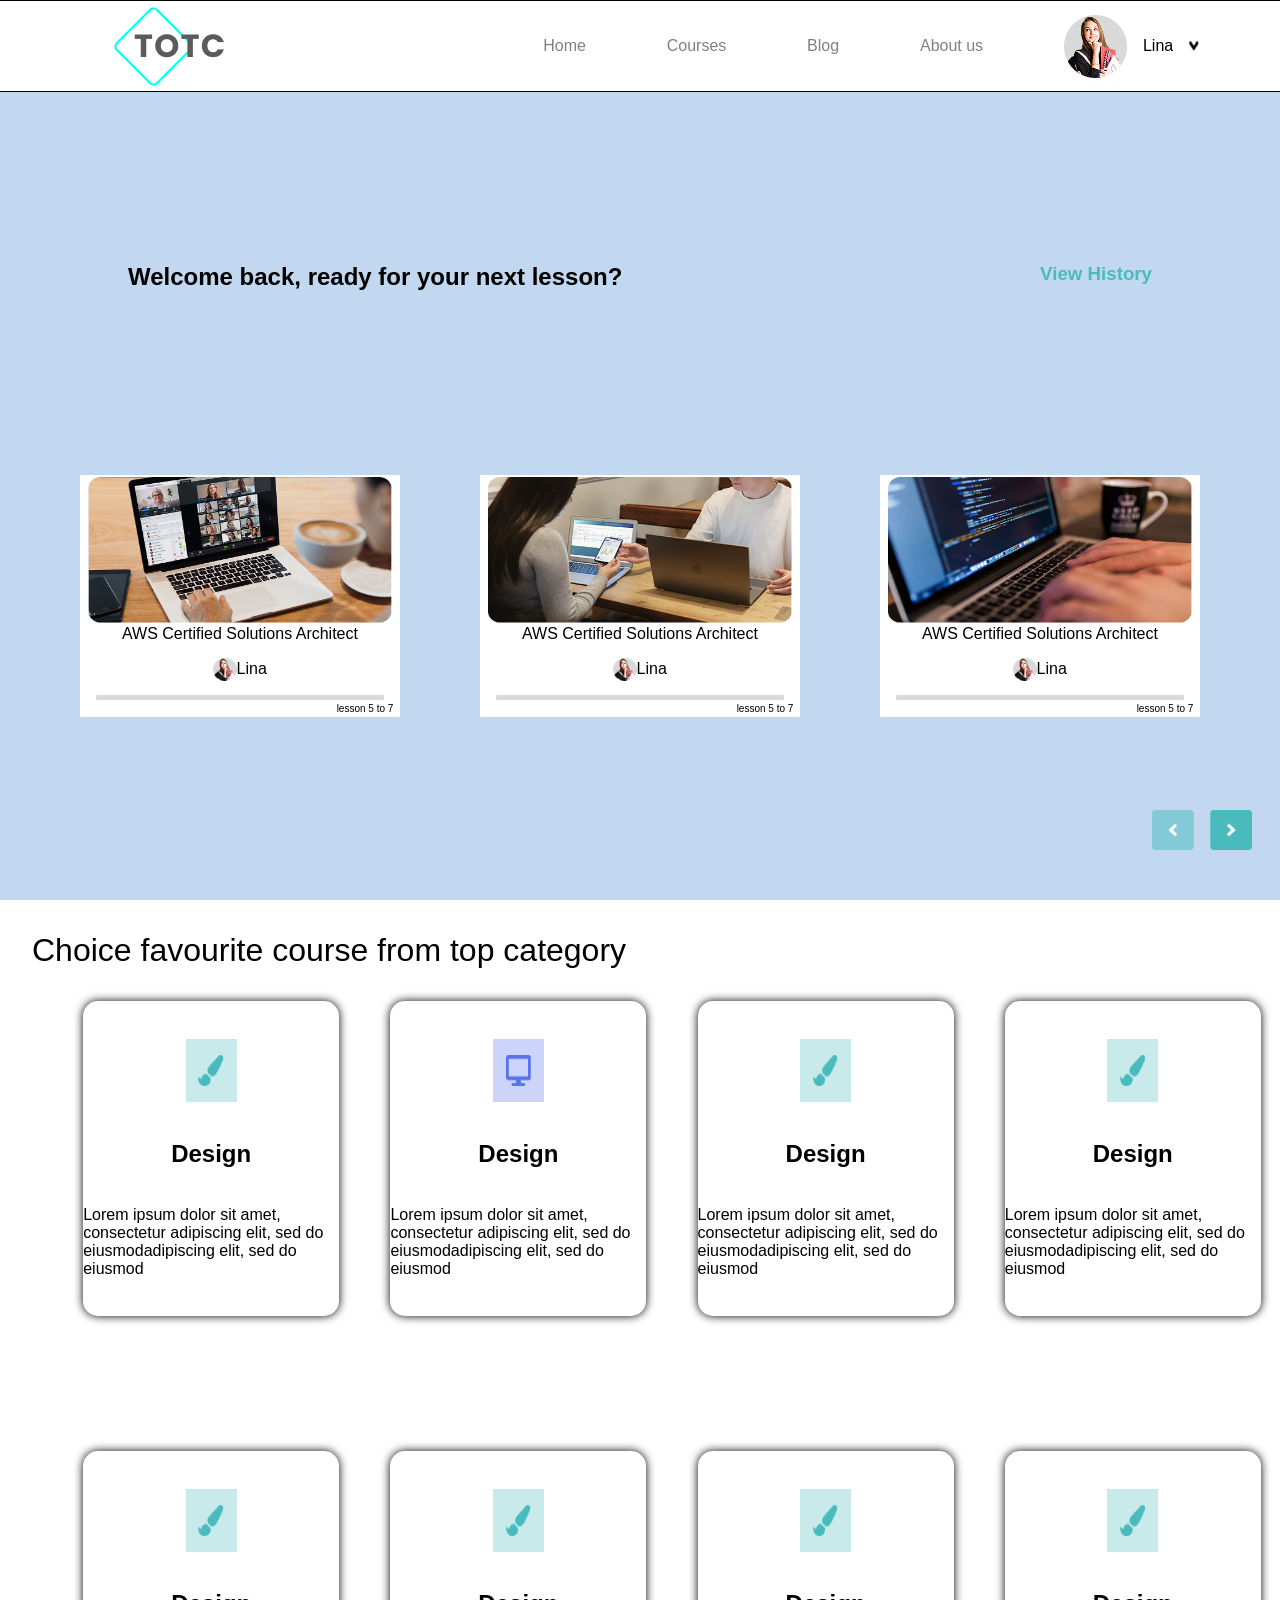
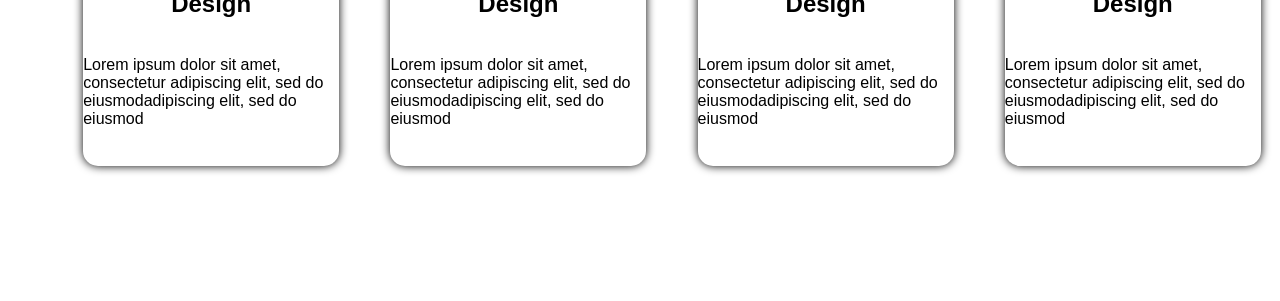
==== course.html @ 369a4fe0 "about web page added" ====
<html>
<link rel="stylesheet" href="course.css">

<body>
    <div class="page1">

        <div class="header">
            <div id="logo">
                <img src="/images/Group 235.png" alt="">
            </div>
            <div id="pages">
                <a href="index.html" target="_blank">Home</a>
                <a href="course.html" target="_blank">Courses</a> <a href="">Blog</a>
                <a href="">About us</a>
                <div class="profile">
                    <img src="/images/Group 234.png" alt="">
                    <p style="color: black; padding-left: 1em;">Lina</p>
                    <img style="height: 10px; width: 10px; padding-left: 1em;" src="/images/.png" alt="">
                </div>
            </div>
        </div>
        <div class="data">
            <h2>Welcome back, ready for your next lesson?</h2>
            <h3 style="color: rgba(73, 187, 189, 1);">View History</h3>
        </div>
        <div style="display: flex; justify-content: space-evenly; padding-top: 0%;">
            <div class="architect">
                <img style="width: 95%; height: 60%;" src="/images/Group 40.png" alt="">
                <p>AWS Certified Solutions Architect</p>
                <div style="display: flex; align-items: center; justify-content: start;">
                    <img style="height: 50%; width: 50%;" src="/images/Group 234.png" alt="">
                    <p>Lina</p>
                </div>
                <img style="width: 90%;" src="/images/Rectangle 94.png" alt="">
                <p style="font-size: x-small;padding-left: 25em;">lesson 5 to 7</p>
            </div>
            <div class="architect">
                <img style="width: 95%; height: 60%;" src="/images/Group 40 (1).png" alt="">
                <p>AWS Certified Solutions Architect</p>
                <div style="display: flex; align-items: center; justify-content: start;">
                    <img style="height: 50%; width: 50%;" src="/images/Group 234.png" alt="">
                    <p>Lina</p>
                </div>
                <img style="width: 90%;" src="/images/Rectangle 94.png" alt="">
                <p style="font-size: x-small;padding-left: 25em;">lesson 5 to 7</p>
            </div>
            <div class="architect">
                <img style="width: 95%; height: 60%;" src="/images/Group 40 (2).png" alt="">
                <p>AWS Certified Solutions Architect</p>
                <div style="display: flex; align-items: center; justify-content: start;">
                    <img style="height: 50%; width: 50%;" src="/images/Group 234.png" alt="">
                    <p>Lina</p>
                </div>
                <img style="width: 90%;" src="/images/Rectangle 94.png" alt="">
                <p style="font-size: x-small;padding-left: 25em;">lesson 5 to 7</p>
            </div>
        </div>
        <div style="position: absolute; top: 90%; left: 90%;">
            <img style="height: 40px; width: 100px;" src="/images/Group 248.png" alt="">
        </div>
    </div>

    <div class="page2">
        <p style="font-size:xx-large; padding-bottom: 1em;">Choice favourite course from top category</p>
       <div style="display: flex; justify-content: space-evenly; height: 50%;">
        <div class="box">
            <div style="height: 20%; width: 20%; background-color: rgba(73, 187, 189, 0.3); display: flex; justify-content: center; align-items: center;">
            <img style="width: 50%; height: 50%;" src="/images/brush.png " alt="">
            </div>
            <h2>Design</h2>
            <p>Lorem ipsum dolor sit amet, consectetur adipiscing elit, sed do eiusmodadipiscing elit, sed do eiusmod</p>
        </div>
        <div class="box">
            <div style="height: 20%; width: 20%; background-color: rgba(91, 114, 238, 0.3); display: flex; justify-content: center; align-items: center;">
            <img style="width: 50%; height: 50%;" src="/images/machine.png" alt="">
            </div>
            <h2>Design</h2>
            <p>Lorem ipsum dolor sit amet, consectetur adipiscing elit, sed do eiusmodadipiscing elit, sed do eiusmod</p>
        </div>
        <div class="box">
            <div style="height: 20%; width: 20%; background-color: rgba(73, 187, 189, 0.3); display: flex; justify-content: center; align-items: center;">
            <img style="width: 50%; height: 50%;" src="/images/brush.png " alt="">
            </div>
            <h2>Design</h2>
            <p>Lorem ipsum dolor sit amet, consectetur adipiscing elit, sed do eiusmodadipiscing elit, sed do eiusmod</p>
        </div>
        <div class="box">
            <div style="height: 20%; width: 20%; background-color: rgba(73, 187, 189, 0.3); display: flex; justify-content: center; align-items: center;">
            <img style="width: 50%; height: 50%;" src="/images/brush.png " alt="">
            </div>
            <h2>Design</h2>
            <p>Lorem ipsum dolor sit amet, consectetur adipiscing elit, sed do eiusmodadipiscing elit, sed do eiusmod</p>
        </div>
        </div>
        <div style="display: flex; justify-content: space-evenly; height: 50%;">
        <div class="box">
            <div style="height: 20%; width: 20%; background-color: rgba(73, 187, 189, 0.3); display: flex; justify-content: center; align-items: center;">
            <img style="width: 50%; height: 50%;" src="/images/brush.png " alt="">
            </div>
            <h2>Design</h2>
            <p>Lorem ipsum dolor sit amet, consectetur adipiscing elit, sed do eiusmodadipiscing elit, sed do eiusmod</p>
        </div>
        <div class="box">
            <div style="height: 20%; width: 20%; background-color: rgba(73, 187, 189, 0.3); display: flex; justify-content: center; align-items: center;">
            <img style="width: 50%; height: 50%;" src="/images/brush.png " alt="">
            </div>
            <h2>Design</h2>
            <p>Lorem ipsum dolor sit amet, consectetur adipiscing elit, sed do eiusmodadipiscing elit, sed do eiusmod</p>
        </div>
        <div class="box">
            <div style="height: 20%; width: 20%; background-color: rgba(73, 187, 189, 0.3); display: flex; justify-content: center; align-items: center;">
            <img style="width: 50%; height: 50%;" src="/images/brush.png " alt="">
            </div>
            <h2>Design</h2>
            <p>Lorem ipsum dolor sit amet, consectetur adipiscing elit, sed do eiusmodadipiscing elit, sed do eiusmod</p>
        </div>
        <div class="box">
            <div style="height: 20%; width: 20%; background-color: rgba(73, 187, 189, 0.3); display: flex; justify-content: center; align-items: center;">
            <img style="width: 50%; height: 50%;" src="/images/brush.png " alt="">
            </div>
            <h2>Design</h2>
            <p>Lorem ipsum dolor sit amet, consectetur adipiscing elit, sed do eiusmodadipiscing elit, sed do eiusmod</p>
        </div>
        </div>
    </div>
</body>
</html>
---- course.css ----
*{
    padding: 0%;
    margin: 0%;
}
*{
  font-family: "Open Sans", sans-serif;
  font-optical-sizing: auto;
  font-style: normal;
  font-variation-settings:"wdth" 100;
}
a{
    text-decoration: none;
    color:gray;
}
.page1{
    width: 100vw;
    height: 100vh;
    background-color: rgb(193, 216, 240);
    display: flex;
    flex-direction: column;
    justify-content: space-evenly;
    align-items: center;
}
.header{
    height: 10%;
    width: 100vw;
    border: 1px solid black;
    display: flex;
    align-items: center;
    background-color: white;
    position: absolute;
    top: 0%;
}
#logo{
    width: 30%;
    padding-left: 7em;
}
#pages{
    width: 70%;
    display: flex;
    color: white;
    align-items: center;
    justify-content: space-evenly;
}
.profile{
    
    display: flex;
    align-items: center;
    justify-content: space-evenly;
}
.data{
    width: 80%;
    display: flex;
    justify-content: space-between;
    padding-top: 5em;
}
.architect{
    width: 25%;
    height: 100%;
    background-color: white;
    display: flex;
    flex-direction: column;
    align-items: center;
    justify-content: space-evenly;
    box-sizing: border-box;
}
.page2{
    width: 100vw;
    height: 100vh;
    padding: 2rem;
}
.box{
    height:70%;
    width: 20%;
    box-shadow: 0px 0px 10px 0px;
    display: flex;
    flex-direction: column;
    justify-content: space-evenly;
    align-items:center;
    border-radius: 15px;
}
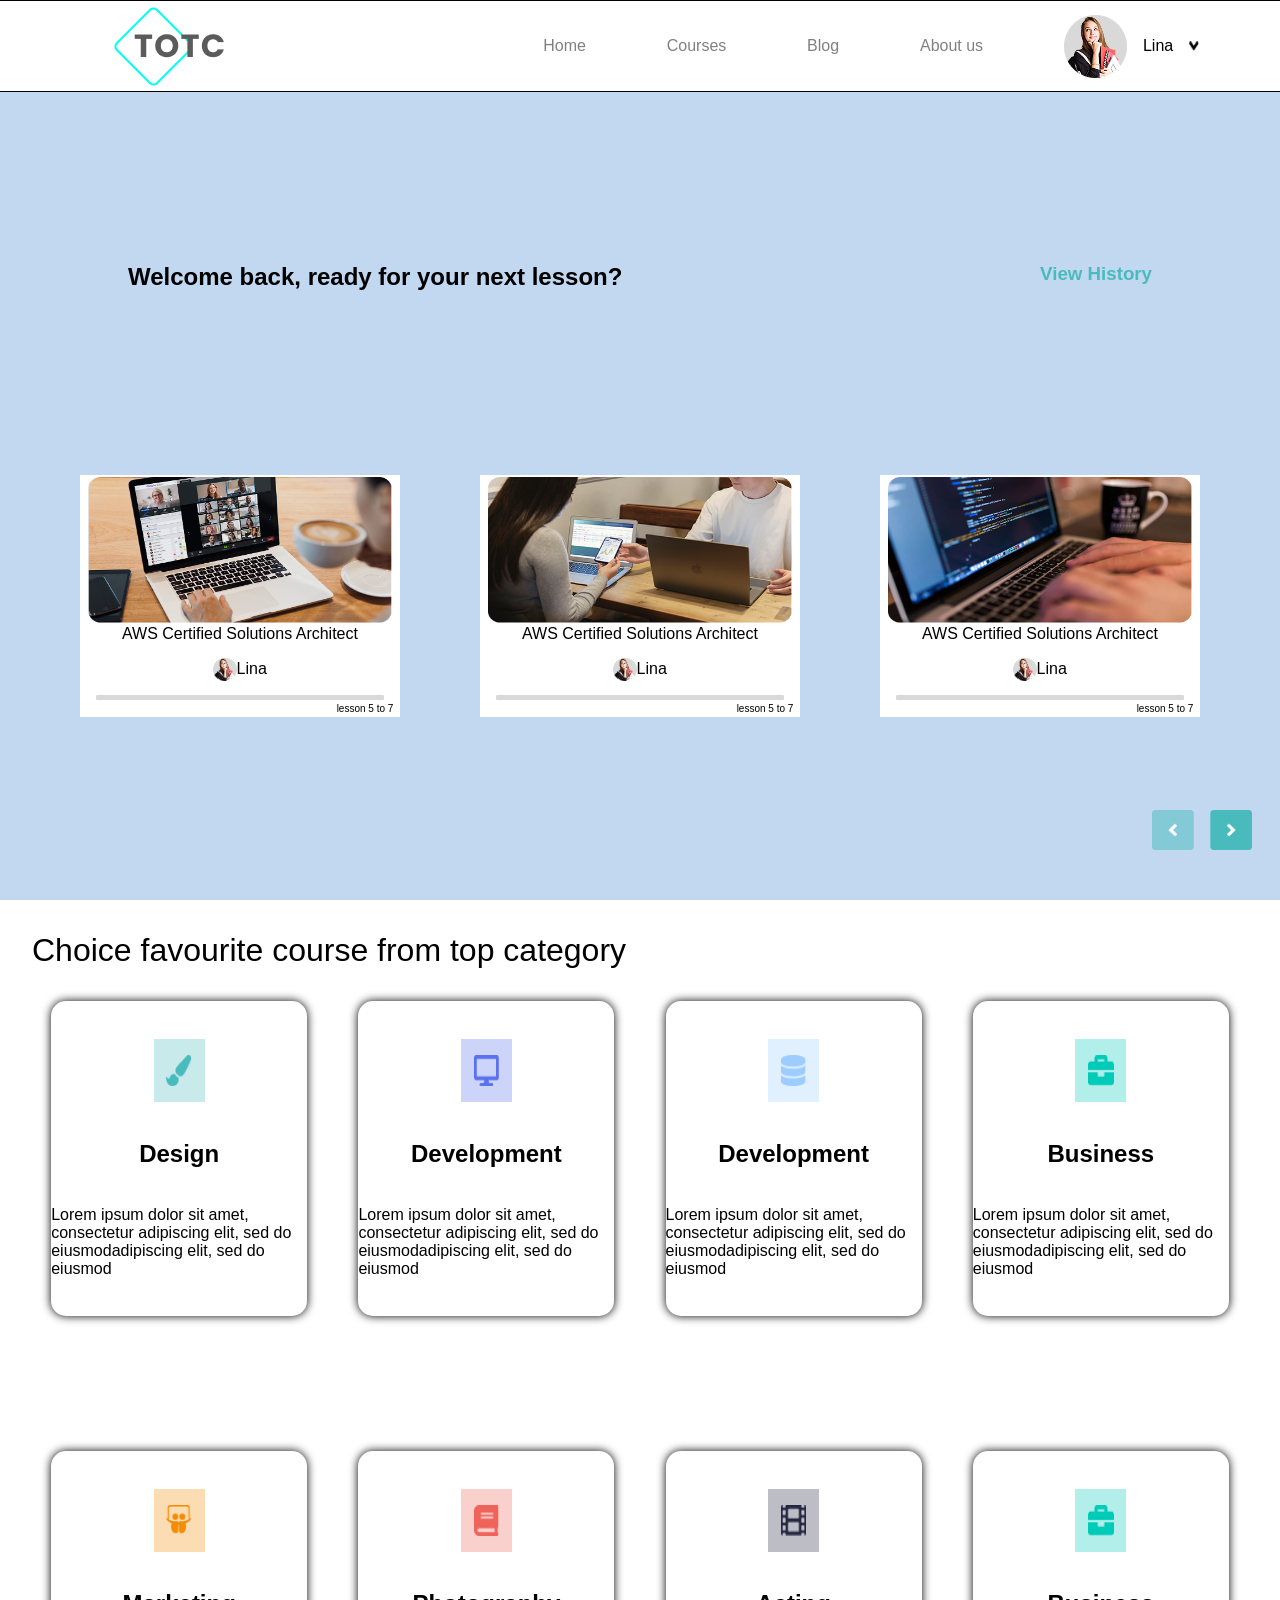
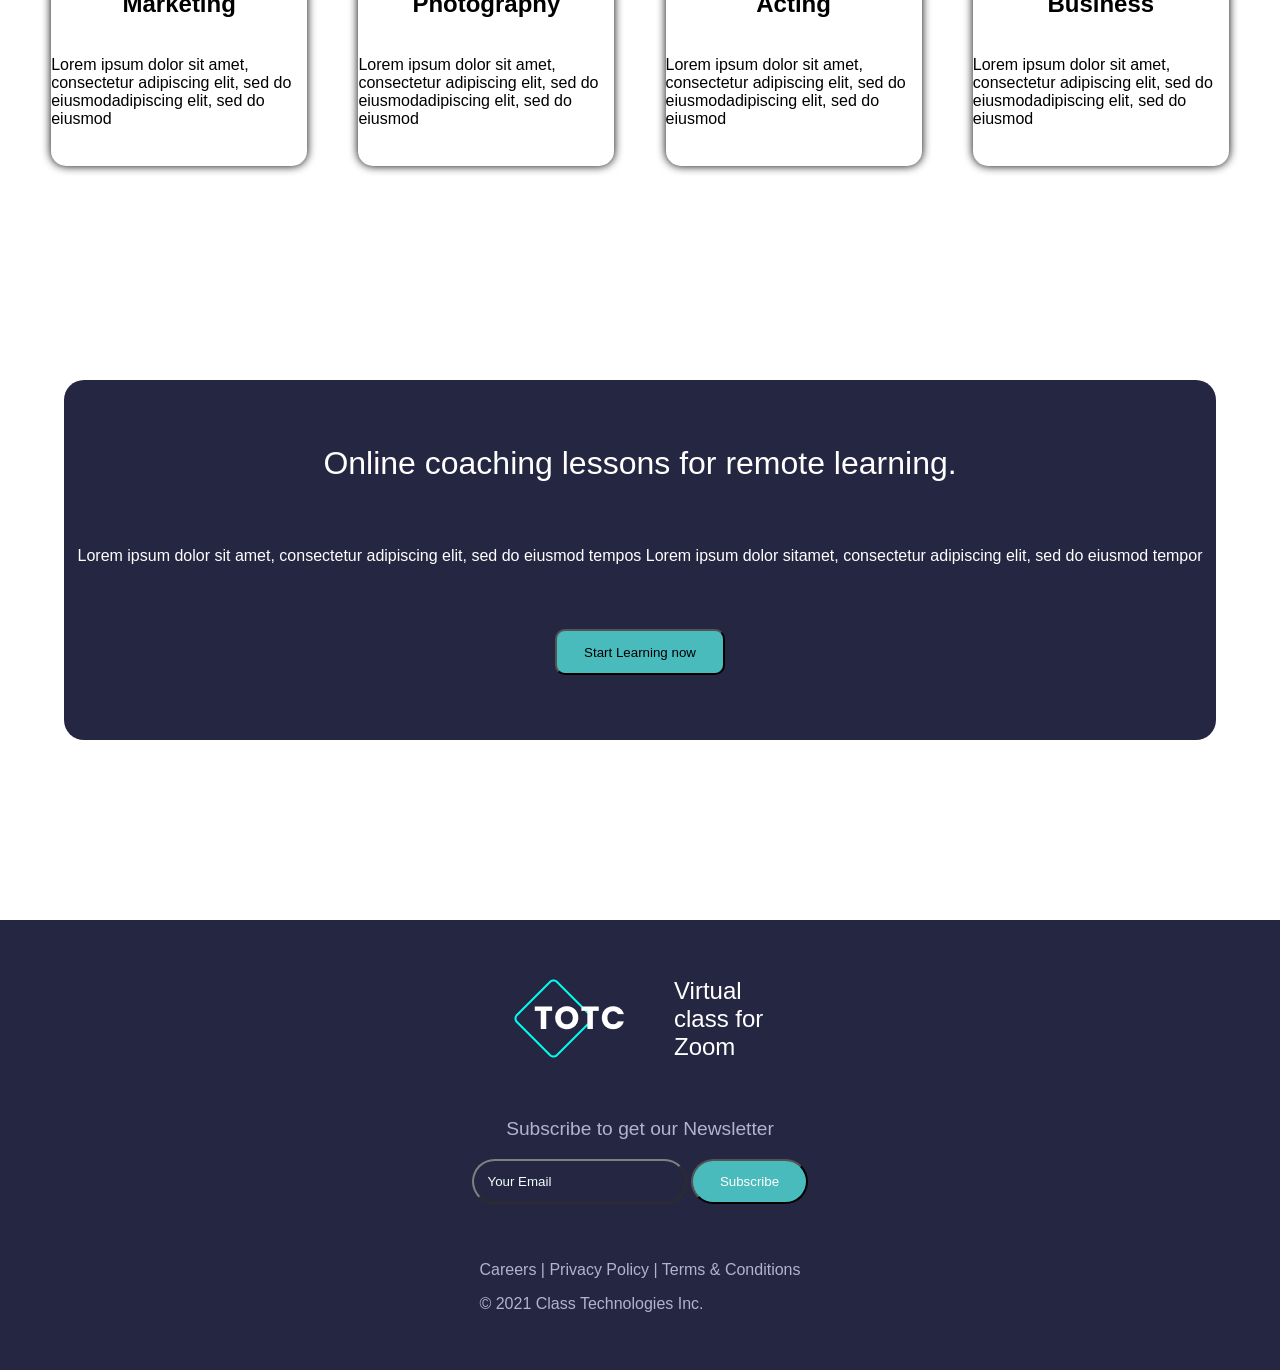
==== commit c7b65a0a: "course page completed" ====
--- a/course.html
+++ b/course.html
@@ -61,67 +61,114 @@
     </div>
 
     <div class="page2">
-        <p style="font-size:xx-large; padding-bottom: 1em;">Choice favourite course from top category</p>
-       <div style="display: flex; justify-content: space-evenly; height: 50%;">
-        <div class="box">
-            <div style="height: 20%; width: 20%; background-color: rgba(73, 187, 189, 0.3); display: flex; justify-content: center; align-items: center;">
-            <img style="width: 50%; height: 50%;" src="/images/brush.png " alt="">
+        <p style="font-size:xx-large; padding-bottom: 1em; padding:1em;">Choice favourite course from top category</p>
+        <div style="display: flex; justify-content: space-evenly; height: 50%;">
+            <div class="box">
+                <div
+                    style="height: 20%; width: 20%; background-color: rgba(73, 187, 189, 0.3); display: flex; justify-content: center; align-items: center;">
+                    <img style="width: 50%; height: 50%;" src="/images/brush.png " alt="">
+                </div>
+                <h2>Design</h2>
+                <p>Lorem ipsum dolor sit amet, consectetur adipiscing elit, sed do eiusmodadipiscing elit, sed do
+                    eiusmod</p>
             </div>
-            <h2>Design</h2>
-            <p>Lorem ipsum dolor sit amet, consectetur adipiscing elit, sed do eiusmodadipiscing elit, sed do eiusmod</p>
-        </div>
-        <div class="box">
-            <div style="height: 20%; width: 20%; background-color: rgba(91, 114, 238, 0.3); display: flex; justify-content: center; align-items: center;">
-            <img style="width: 50%; height: 50%;" src="/images/machine.png" alt="">
+            <div class="box">
+                <div
+                    style="height: 20%; width: 20%; background-color: rgba(91, 114, 238, 0.3); display: flex; justify-content: center; align-items: center;">
+                    <img style="width: 50%; height: 50%;" src="/images/machine.png" alt="">
+                </div>
+                <h2>Development</h2>
+                <p>Lorem ipsum dolor sit amet, consectetur adipiscing elit, sed do eiusmodadipiscing elit, sed do
+                    eiusmod</p>
             </div>
-            <h2>Design</h2>
-            <p>Lorem ipsum dolor sit amet, consectetur adipiscing elit, sed do eiusmodadipiscing elit, sed do eiusmod</p>
-        </div>
-        <div class="box">
-            <div style="height: 20%; width: 20%; background-color: rgba(73, 187, 189, 0.3); display: flex; justify-content: center; align-items: center;">
-            <img style="width: 50%; height: 50%;" src="/images/brush.png " alt="">
+            <div class="box">
+                <div
+                    style="height: 20%; width: 20%; background-color: rgba(157, 204, 255, 0.3); display: flex; justify-content: center; align-items: center;">
+                    <img style="width: 50%; height: 50%;" src="/images/3.png" alt="">
+                </div>
+                <h2>Development</h2>
+                <p>Lorem ipsum dolor sit amet, consectetur adipiscing elit, sed do eiusmodadipiscing elit, sed do
+                    eiusmod</p>
             </div>
-            <h2>Design</h2>
-            <p>Lorem ipsum dolor sit amet, consectetur adipiscing elit, sed do eiusmodadipiscing elit, sed do eiusmod</p>
-        </div>
-        <div class="box">
-            <div style="height: 20%; width: 20%; background-color: rgba(73, 187, 189, 0.3); display: flex; justify-content: center; align-items: center;">
-            <img style="width: 50%; height: 50%;" src="/images/brush.png " alt="">
+            <div class="box">
+                <div
+                    style="height: 20%; width: 20%; background-color: rgba(0, 203, 184, 0.3); display: flex; justify-content: center; align-items: center;">
+                    <img style="width: 50%; height: 50%;" src="/images/4.png" alt="">
+                </div>
+                <h2>Business</h2>
+                <p>Lorem ipsum dolor sit amet, consectetur adipiscing elit, sed do eiusmodadipiscing elit, sed do
+                    eiusmod</p>
             </div>
-            <h2>Design</h2>
-            <p>Lorem ipsum dolor sit amet, consectetur adipiscing elit, sed do eiusmodadipiscing elit, sed do eiusmod</p>
-        </div>
         </div>
         <div style="display: flex; justify-content: space-evenly; height: 50%;">
-        <div class="box">
-            <div style="height: 20%; width: 20%; background-color: rgba(73, 187, 189, 0.3); display: flex; justify-content: center; align-items: center;">
-            <img style="width: 50%; height: 50%;" src="/images/brush.png " alt="">
+            <div class="box">
+                <div
+                    style="height: 20%; width: 20%; background-color: rgba(244, 140, 6, 0.3); display: flex; justify-content: center; align-items: center;">
+                    <img style="width: 50%; height: 50%;" src="/images/5.png" alt="">
+                </div>
+                <h2>Marketing</h2>
+                <p>Lorem ipsum dolor sit amet, consectetur adipiscing elit, sed do eiusmodadipiscing elit, sed do
+                    eiusmod</p>
             </div>
-            <h2>Design</h2>
-            <p>Lorem ipsum dolor sit amet, consectetur adipiscing elit, sed do eiusmodadipiscing elit, sed do eiusmod</p>
+            <div class="box">
+                <div
+                    style="height: 20%; width: 20%; background-color: rgba(238, 100, 91, 0.3); display: flex; justify-content: center; align-items: center;">
+                    <img style="width: 50%; height: 50%;" src="/images/6.png" alt="">
+                </div>
+                <h2>Photography</h2>
+                <p>Lorem ipsum dolor sit amet, consectetur adipiscing elit, sed do eiusmodadipiscing elit, sed do
+                    eiusmod</p>
+            </div>
+            <div class="box">
+                <div
+                    style="height: 20%; width: 20%; background-color: rgba(37, 38, 65, 0.3); display: flex; justify-content: center; align-items: center;">
+                    <img style="width: 50%; height: 50%;" src="/images/7.png" alt="">
+                </div>
+                <h2>Acting</h2>
+                <p>Lorem ipsum dolor sit amet, consectetur adipiscing elit, sed do eiusmodadipiscing elit, sed do
+                    eiusmod</p>
+            </div>
+            <div class="box">
+                <div
+                    style="height: 20%; width: 20%; background-color: rgba(0, 203, 184, 0.3); display: flex; justify-content: center; align-items: center;">
+                    <img style="width: 50%; height: 50%;" src="/images/4.png " alt="">
+                </div>
+                <h2>Business</h2>
+                <p>Lorem ipsum dolor sit amet, consectetur adipiscing elit, sed do eiusmodadipiscing elit, sed do
+                    eiusmod</p>
+            </div>
         </div>
-        <div class="box">
-            <div style="height: 20%; width: 20%; background-color: rgba(73, 187, 189, 0.3); display: flex; justify-content: center; align-items: center;">
-            <img style="width: 50%; height: 50%;" src="/images/brush.png " alt="">
+    </div>
+    <div class="page3">
+        <div id="page3-data">
+            <p style="font-size: xx-large;">Online coaching lessons for remote learning.</p>
+            <p>Lorem ipsum dolor sit amet, consectetur adipiscing elit, sed do eiusmod tempos Lorem ipsum dolor sitamet,
+                consectetur adipiscing elit, sed do eiusmod tempor</p>
+            <button
+                style="background-color: rgba(73, 187, 189, 1); padding: 1em; padding-left: 2em;padding-right: 2em; border-radius: 10px;">Start
+                Learning now</button>
+        </div>
+    </div>
+    <div class="page4">
+        <div style="display: flex; align-items: center;  justify-content:space-between; width: 20%;">
+            <img src="/images/Group 112.png" alt="">
+            <p style="font-size: x-large; color: white; padding-left: 2em;">Virtual class for Zoom</p>
+        </div>
+        <div style="display: flex; flex-direction: column; align-items: center;">
+            <p style="font-size:larger; padding-bottom: 1em;">Subscribe to get our Newsletter</p>
+            <div>
+                <button
+                    style="padding: 1em; padding-right: 10em; background: none; color: azure; border-color: grey; border-radius: 25px;">Your
+                    Email</button>
+                <button
+                    style="background-color: rgba(73, 187, 189, 1); padding: 1em; padding-left: 2em;padding-right: 2em; color: white; border-radius: 25px;">Subscribe</button>
             </div>
-            <h2>Design</h2>
-            <p>Lorem ipsum dolor sit amet, consectetur adipiscing elit, sed do eiusmodadipiscing elit, sed do eiusmod</p>
         </div>
-        <div class="box">
-            <div style="height: 20%; width: 20%; background-color: rgba(73, 187, 189, 0.3); display: flex; justify-content: center; align-items: center;">
-            <img style="width: 50%; height: 50%;" src="/images/brush.png " alt="">
-            </div>
-            <h2>Design</h2>
-            <p>Lorem ipsum dolor sit amet, consectetur adipiscing elit, sed do eiusmodadipiscing elit, sed do eiusmod</p>
-        </div>
-        <div class="box">
-            <div style="height: 20%; width: 20%; background-color: rgba(73, 187, 189, 0.3); display: flex; justify-content: center; align-items: center;">
-            <img style="width: 50%; height: 50%;" src="/images/brush.png " alt="">
-            </div>
-            <h2>Design</h2>
-            <p>Lorem ipsum dolor sit amet, consectetur adipiscing elit, sed do eiusmodadipiscing elit, sed do eiusmod</p>
-        </div>
+        <div>
+            <p>Careers | Privacy Policy | Terms & Conditions</p>
+            <p style="padding-top: 1em;">© 2021 Class Technologies Inc. </p>
         </div>
     </div>
 </body>
+
 </html>
--- a/course.css
+++ b/course.css
@@ -67,7 +67,7 @@
 .page2{
     width: 100vw;
     height: 100vh;
-    padding: 2rem;
+    /* padding: 2rem; */
 }
 .box{
     height:70%;
@@ -78,4 +78,32 @@
     justify-content: space-evenly;
     align-items:center;
     border-radius: 15px;
+}
+.page3{
+    height: 80vh;
+    width: 100vw;
+    display: flex;
+    align-items: center;
+    justify-content: center;
+}
+#page3-data{
+    height: 50%;
+    width: 90%;
+    background-color: rgba(37, 38, 65, 1);
+    color: white;
+    display: flex;
+    flex-direction: column;
+    justify-content: space-evenly;
+    align-items: center;
+    border-radius: 20px;
+}
+.page4{
+    background-color: rgba(37, 38, 65, 1);
+    height: 50vh;
+    width: 100vw;
+    color: rgba(178, 179, 207, 1);
+    display: flex;
+    flex-direction: column;
+    justify-content: space-evenly;
+    align-items: center;
 }
